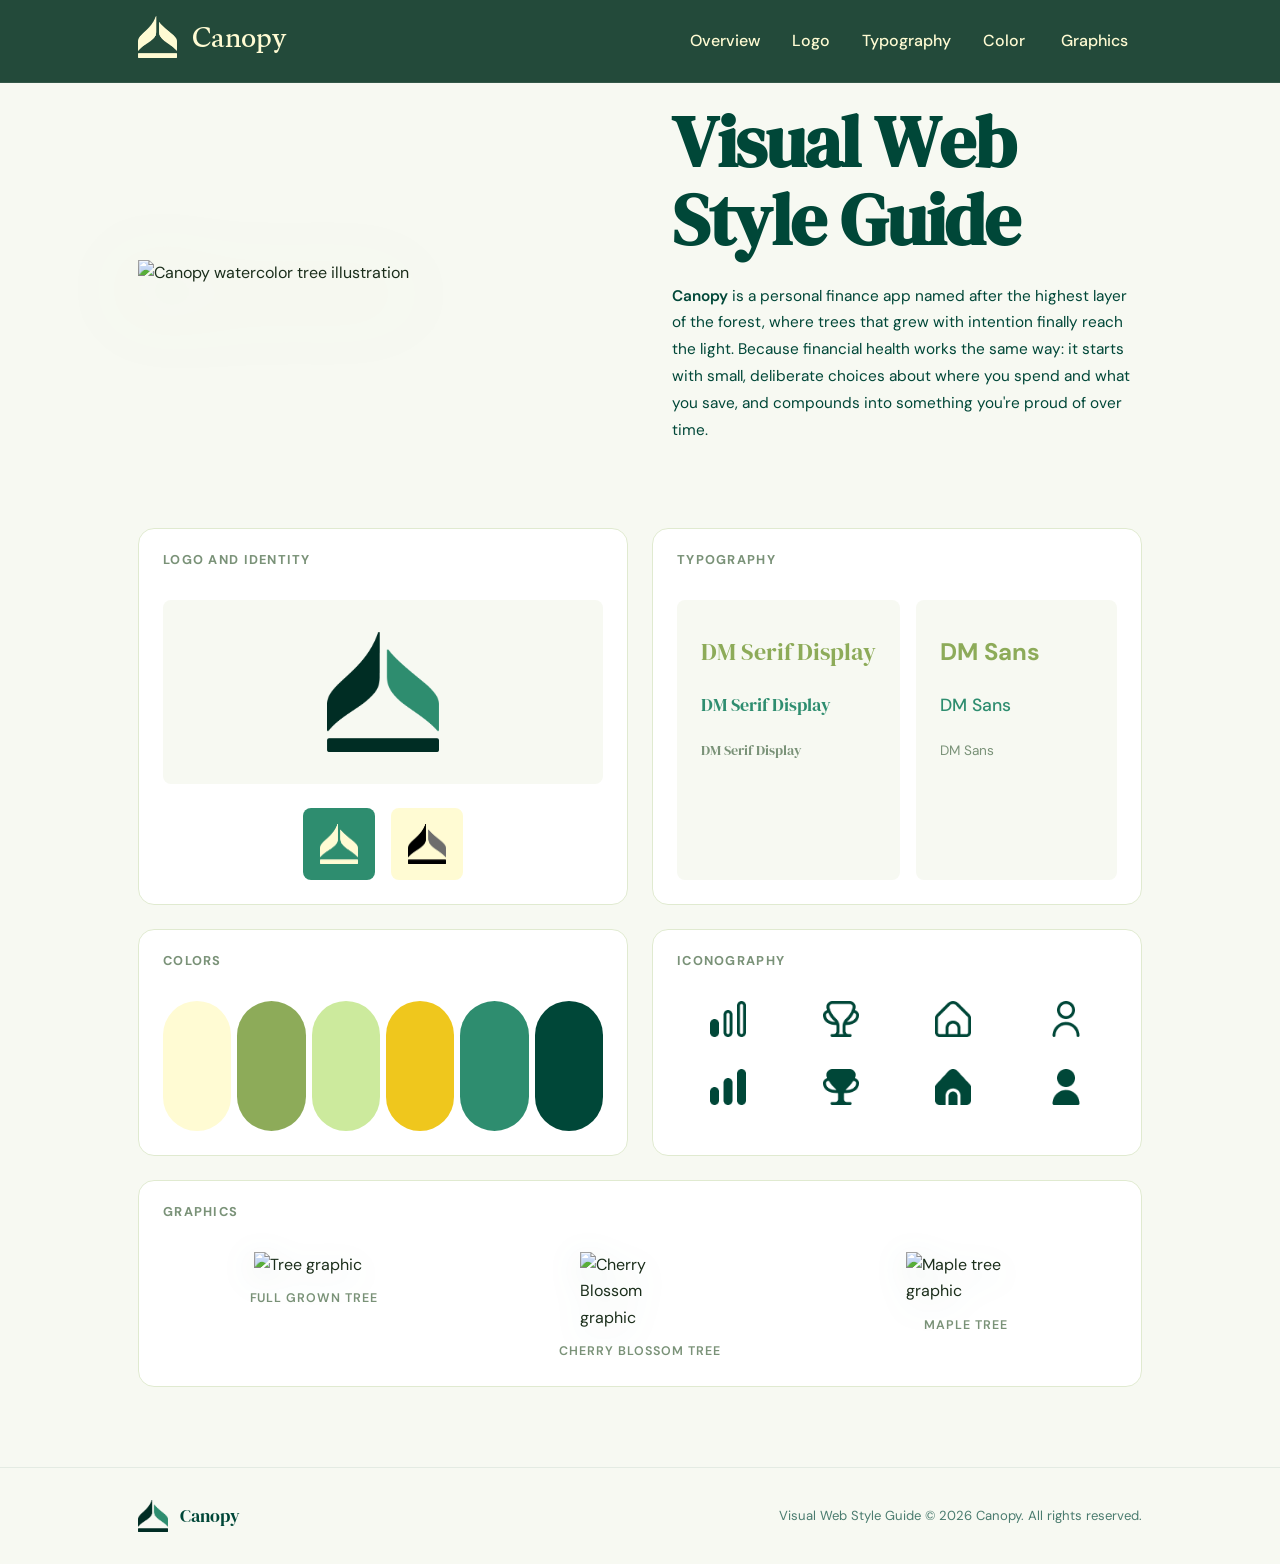
==== index.html @ f470b948 "first commit" ====
<!doctype html>
<html lang="en">
  <head>
    <meta charset="UTF-8" />
    <meta name="viewport" content="width=device-width, initial-scale=1.0" />
    <title>Canopy – Visual Web Style Guide</title>
    <meta
      name="description"
      content="Canopy Visual Web Style Guide – Colors, Typography, Iconography, and Brand Guidelines for the Canopy personal finance app."
    />
    <link rel="preconnect" href="https://fonts.googleapis.com" />
    <link rel="preconnect" href="https://fonts.gstatic.com" crossorigin />
    <link
      href="https://fonts.googleapis.com/css2?family=DM+Serif+Display:ital@0;1&family=DM+Sans:ital,opsz,wght@0,9..40,300;0,9..40,400;0,9..40,500;0,9..40,600;0,9..40,700;1,9..40,400&family=Gulzar&display=swap"
      rel="stylesheet"
    />
    <link rel="stylesheet" href="style.css" />
  </head>
  <body>
    <!-- ─── NAV ─────────────────────────────────────────────────── -->
    <nav id="navbar">
      <div class="nav-inner">
        <a href="#overview" class="nav-logo" id="nav-logo-link">
          <img
            src="Logos/Logo only Cream.png"
            alt="Canopy logo"
            class="nav-logo-img"
          />
          <span>Canopy</span>
        </a>
        <ul class="nav-links">
          <li>
            <a href="#overview" class="nav-link" data-section="overview"
              >Overview</a
            >
          </li>
          <li><a href="logo.html" class="nav-link" data-section="logo">Logo</a></li>
          <li><a href="typography.html" class="nav-link" data-section="typography">Typography</a></li>
          <li><a href="colors.html" class="nav-link" data-section="colors">Color</a></li>
          <li>

          <li><a href="graphics.html" class="nav-link" data-section="graphics">Graphics</a></li>
        </ul>
        <button class="hamburger" id="hamburger" aria-label="Toggle menu">
          <span></span><span></span><span></span>
        </button>
      </div>
    </nav>

    <!-- Mobile Menu -->
    <div class="mobile-menu" id="mobile-menu">
      <a href="#overview" class="mobile-link" data-section="overview"
        >Overview</a
      >
      <a href="logo.html" class="mobile-link" data-section="logo">Logo</a>
      <a href="typography.html" class="mobile-link" data-section="typography"
        >Typography</a
      >

      <a href="#graphics" class="mobile-link" data-section="graphics"
        >Graphics</a
      >
    </div>

    <main>
      <!-- ─── OVERVIEW / HERO ──────────────────────────────────────── -->
      <section id="overview" class="section hero-section">
        <div class="container hero-grid">
          <!-- Tree Illustration -->
          <div class="hero-tree" aria-hidden="true">
            <img
              src="Trees/Tree.png"
              alt="Canopy watercolor tree illustration"
              class="tree-svg"
            />
          </div>

          <!-- Hero text -->
          <div class="hero-text">
            <h1 class="hero-title">Visual Web<br />Style Guide</h1>
            <p class="hero-body">
              <strong>Canopy</strong> is a personal finance app named after the
              highest layer of the forest, where trees that grew with intention
              finally reach the light. Because financial health works the same
              way: it starts with small, deliberate choices about where you
              spend and what you save, and compounds into something you're proud
              of over time.
            </p>
          </div>
        </div>
      </section>

      <!-- ── Overview sub-sections ── -->
      <div class="container overview-grid">
          <!-- Logo Card -->
          <div class="card" id="logo">
            <h2 class="card-title">Logo and Identity</h2>
            <div class="card-body logo-preview">
              <div class="logo-box">
                <img
                  src="Logos/Logo only.png"
                  alt="Canopy logo"
                  class="logo-img"
                />
              </div>
              <div class="logo-variants">
                <div class="logo-variant dark">
                  <img
                    src="Logos/Logo only Cream.png"
                    alt="Canopy logo"
                    class="logo-img"
                  />
                </div>
                <div class="logo-variant light">
                  <img
                    src="Logos/Logo only Greyscale.png"
                    alt="Canopy logo"
                    class="logo-img"
                  />
                </div>
              </div>
            </div>
          </div>

          <!-- Typography Card -->
          <div class="card" id="typography">
            <h2 class="card-title">Typography</h2>
            <div class="card-body type-grid">
              <div class="type-col serif">
                <span class="type-label-lg serif">DM Serif Display</span>
                <span class="type-label-md serif">DM Serif Display</span>
                <span class="type-label-sm serif">DM Serif Display</span>
              </div>
              <div class="type-col sans">
                <span class="type-label-lg sans">DM Sans</span>
                <span class="type-label-md sans">DM Sans</span>
                <span class="type-label-sm sans">DM Sans</span>
              </div>
            </div>
          </div>

          <!-- Colors Card -->
          <div class="card" id="colors">
            <h2 class="card-title">Colors</h2>
            <div class="card-body colors-row">
              <div
                class="color-swatch"
                style="background: #fffbd3"
                data-name="Canopy Cream"
                data-hex="#FFFBD3"
              ></div>
              <div
                class="color-swatch"
                style="background: #8dab59"
                data-name="Forest Green"
                data-hex="#8DAB59"
              ></div>
              <div
                class="color-swatch"
                style="background: #ccea9d"
                data-name="Leaf Light"
                data-hex="#CCEA9D"
              ></div>
              <div
                class="color-swatch"
                style="background: #efc71d"
                data-name="Sun Yellow"
                data-hex="#EFC71D"
              ></div>
              <div
                class="color-swatch"
                style="background: #2e8d6f"
                data-name="Deep Teal"
                data-hex="#2E8D6F"
              ></div>
              <div
                class="color-swatch"
                style="background: #004738"
                data-name="Dark Canopy"
                data-hex="#004738"
              ></div>
            </div>
            <div class="color-tooltip" id="color-tooltip"></div>
          </div>

          <!-- Iconography Card -->
          <div class="card" id="iconography">
            <h2 class="card-title">Iconography</h2>
            <div class="card-body icons-grid">
              <!-- Row 1: outline vs filled -->
              <div class="icon-pair">
                <img
                  src="Icons/fi-rr-signal-alt.png"
                  alt="Icon 1"
                  class="icon outline"
                />
                <img
                  src="Icons/fi-sr-signal-alt-2.png"
                  alt="Icon 1"
                  class="icon filled"
                />
              </div>
              <div class="icon-pair">
                <img
                  src="Icons/fi-rr-trophy.png"
                  alt="Icon 1"
                  class="icon outline"
                />
                <img
                  src="Icons/fi-sr-trophy.png"
                  alt="Icon 1"
                  class="icon filled"
                />
              </div>
              <div class="icon-pair">
                <img
                  src="Icons/fi-rr-home.png"
                  alt="Icon 1"
                  class="icon outline"
                />
                <img
                  src="Icons/fi-sr-home.png"
                  alt="Icon 1"
                  class="icon filled"
                />
              </div>
              <div class="icon-pair">
                <img
                  src="Icons/fi-rr-user.png"
                  alt="Icon 1"
                  class="icon outline"
                />
                <img
                  src="Icons/fi-sr-user.png"
                  alt="Icon 1"
                  class="icon filled"
                />
              </div>
            </div>
          </div>


          <!-- Graphics Card -->
          <div class="card wide-card" id="graphics">
            <h2 class="card-title">Graphics</h2>
            <div class="card-body graphics-row">
              <!-- Full grown tree -->
              <div class="graphic-item" data-label="Full grown tree">
                <img
                  src="Trees/Tree.png"
                  alt="Tree graphic"
                  class="graphic-img"
                />
                <span class="graphic-label">Full grown tree</span>
              </div>

              <!-- Cherry Blossom -->
              <div class="graphic-item" data-label="Cherry Blossom">
                <img
                  src="Trees/Cherry Blossom.png"
                  alt="Cherry Blossom graphic"
                  class="graphic-img"
                />
                <span class="graphic-label">Cherry Blossom Tree</span>
              </div>

              <!-- Maple tree -->
              <div class="graphic-item" data-label="Maple">
                <img
                  src="Trees/Maple Tree.png"
                  alt="Maple tree graphic"
                  class="graphic-img"
                />
                <span class="graphic-label">Maple Tree</span>
              </div>
            </div>
          </div>
        </div>
      </div>
    </main>

    <!-- ─── FOOTER ──────────────────────────────────────────────── -->
    <footer class="site-footer">
      <div class="container footer-inner">
        <div class="footer-logo">
          <img src="Logos/Logo only.png" alt="Canopy Logo" class="footer-logo-img">
          <span>Canopy</span>
        </div>
        <p class="footer-copy">
          Visual Web Style Guide &copy; 2026 Canopy. All rights reserved.
        </p>
      </div>
    </footer>

    <script src="script.js"></script>
  </body>
</html>
---- style.css ----
/* ============================================================
   CANOPY VISUAL STYLE GUIDE — style.css
   ============================================================ */

/* ── Reset + Base ─────────────────────────────────────────── */
*,
*::before,
*::after {
  box-sizing: border-box;
  margin: 0;
  padding: 0;
}

:root {
  /* Brand Palette */
  --lemon-chiffon: #fffbd3;
  --muted-green: #8dab59;
  --tea-green: #ccea9d;
  --bright-ember: #efc71d;
  --jungle-teal: #2e8d6f;
  --pine-teal: #004738;
  /* UI Neutrals */
  --bg: #f7f9f2;
  --surface: #ffffff;
  --border: #e0ead0;
  --text-primary: #1b2e1b;
  --text-secondary: #4a6048;
  --text-muted: #7a9278;
  /* Type */
  --serif: "DM Serif Display", Georgia, serif;
  --sans: "DM Sans", system-ui, sans-serif;
  /* Spacing */
  --radius: 16px;
  --radius-sm: 8px;
  /* Shadows */
  --shadow-sm: 0 2px 8px rgba(45, 106, 79, 0.08);
  --shadow-md: 0 8px 32px rgba(45, 106, 79, 0.12);
  --shadow-lg: 0 20px 60px rgba(45, 106, 79, 0.16);
  /* Transitions */
  --ease: cubic-bezier(0.4, 0, 0.2, 1);
}

html {
  scroll-behavior: smooth;
}

body {
  font-family: var(--sans);
  background: var(--bg);
  color: var(--text-primary);
  line-height: 1.65;
  overflow-x: hidden;
}

/* ── Typography helpers ───────────────────────────────────── */
h1,
h2,
h3 {
  font-family: var(--serif);
  color: var(--deep-canopy);
}
a {
  text-decoration: none;
  color: inherit;
}
ul {
  list-style: none;
}

/* ── Layout ──────────────────────────────────────────────── */
.container {
  max-width: 1100px;
  margin-inline: auto;
  padding-inline: clamp(16px, 4vw, 48px);
}

/* =====================================================
   NAVBAR
   ===================================================== */

#navbar {
  position: sticky;
  top: 0;
  z-index: 100;
  background: rgba(27, 67, 50, 0.96);
  backdrop-filter: blur(12px);
  border-bottom: 1px solid rgba(255, 255, 255, 0.08);
  transition:
    background 0.3s var(--ease),
    box-shadow 0.3s var(--ease);
}
#navbar.scrolled {
  box-shadow: 0 4px 24px rgba(8, 28, 21, 0.4);
}

.nav-inner {
  max-width: 1100px;
  margin-inline: auto;
  padding: 20px clamp(16px, 4vw, 48px);
  display: flex;
  align-items: center;
  gap: 32px;
}

.nav-logo {
  display: flex;
  align-items: center;
  gap: 15px;
  font-family: "Gulzar", serif;
  font-size: 1.8rem;
  line-height: 1;
  color: var(--lemon-chiffon);
  letter-spacing: 0.01em;
  flex-shrink: 0;
  transition: opacity 0.2s;
  transform: translateY(2px);
}
.nav-logo span {
  display: block;
  line-height: 1;
}
.nav-logo:hover {
  opacity: 0.85;
}
.nav-logo-img {
  height: 42px;
  width: auto;
  object-fit: contain;
  display: block;
  flex-shrink: 0;
  transform: translateY(-6px);
}

.nav-links {
  display: flex;
  align-items: center;
  gap: 4px;
  margin-left: auto;
}

.nav-link {
  font-family: var(--sans);
  font-size: 1rem;
  font-weight: 500;
  color: var(--lemon-chiffon);
  padding: 6px 14px;
  border-radius: 40px;
  transition:
    background 0.2s var(--ease),
    color 0.2s var(--ease);
}
.nav-link:hover,
.nav-link.active {
  background: rgba(139, 195, 74, 0.25);
  color: var(--canopy-mist);
  transform: translateY(-1px);
}
.nav-link:active {
  transform: translateY(0) scale(0.96);
}

/* Hamburger */
.hamburger {
  display: none;
  flex-direction: column;
  justify-content: center;
  gap: 5px;
  background: none;
  border: none;
  cursor: pointer;
  padding: 6px;
  margin-left: auto;
}
.hamburger span {
  display: block;
  width: 24px;
  height: 2px;
  background: var(--canopy-mist);
  border-radius: 2px;
  transition:
    transform 0.3s var(--ease),
    opacity 0.3s var(--ease);
}
.hamburger.open span:nth-child(1) {
  transform: translateY(7px) rotate(45deg);
}
.hamburger.open span:nth-child(2) {
  opacity: 0;
}
.hamburger.open span:nth-child(3) {
  transform: translateY(-7px) rotate(-45deg);
}

/* Mobile menu */
.mobile-menu {
  display: none;
  flex-direction: column;
  position: fixed;
  top: 61px;
  left: 0;
  right: 0;
  background: var(--forest-floor);
  z-index: 99;
  padding: 16px 24px 24px;
  border-bottom: 1px solid rgba(255, 255, 255, 0.08);
  transform: translateY(-8px);
  opacity: 0;
  pointer-events: none;
  transition:
    transform 0.3s var(--ease),
    opacity 0.3s var(--ease);
}
.mobile-menu.open {
  transform: translateY(0);
  opacity: 1;
  pointer-events: all;
}
.mobile-link {
  font-size: 1.05rem;
  font-weight: 500;
  color: var(--canopy-mist);
  padding: 12px 0;
  border-bottom: 1px solid rgba(255, 255, 255, 0.07);
}
.mobile-link:last-child {
  border-bottom: none;
}

/* =====================================================
   HERO SECTION
   ===================================================== */
.hero-section {
  padding-top: 20px;
  padding-bottom: 20px;
}

.hero-grid {
  display: grid;
  grid-template-columns: 1fr 1fr;
  align-items: center;
  gap: 64px;
  padding-bottom: 64px;
}

/* Tree */
.hero-tree {
  display: flex;
  justify-content: flex-start;
  align-items: flex-end;
}
.tree-svg {
  width: min(440px, 90%);
  height: auto;
  filter: drop-shadow(0 20px 40px rgba(90, 160, 60, 0.25));
  animation: float 6s ease-in-out infinite;
}
@keyframes float {
  0%,
  100% {
    transform: translateY(0);
  }
  50% {
    transform: translateY(-12px);
  }
}

/* Hero text */
.hero-title {
  font-size: clamp(2.8rem, 6vw, 4.5rem);
  line-height: 1.08;
  color: var(--pine-teal);
  margin-bottom: 24px;
  letter-spacing: -0.02em;
}
.hero-body {
  font-size: clamp(0.95rem, 1.2vw, 1.05rem);
  color: var(--pine-teal);
  max-width: 480px;
  line-height: 1.75;
}
.hero-body strong {
  color: var(--pine-teal);
  font-weight: 600;
}

/* =====================================================
   OVERVIEW GRID (cards)
   ===================================================== */
.overview-grid {
  display: grid;
  grid-template-columns: 1fr 1fr;
  gap: 24px;
}

.card {
  background: var(--surface);
  border: 1px solid var(--border);
  border-radius: var(--radius);
  overflow: hidden;
  transition:
    box-shadow 0.3s var(--ease),
    transform 0.3s var(--ease);
}
.card:hover {
  box-shadow: var(--shadow-md);
  transform: translateY(-4px);
}

.wide-card {
  grid-column: 1 / -1;
}

.card-title {
  font-family: var(--sans);
  font-size: 0.8rem;
  font-weight: 700;
  letter-spacing: 0.1em;
  text-transform: uppercase;
  color: var(--text-muted);
  padding: 20px 24px 0;
}

.card-body {
  padding: 20px 24px 24px;
}

/* ─ Logo card ─ */
.logo-preview {
  display: flex;
  flex-direction: column;
  align-items: center;
  gap: 24px;
}

.logo-box {
  display: flex;
  flex-direction: column;
  align-items: center;
  gap: 10px;
  padding: 32px 48px;
  background: var(--bg);
  border-radius: var(--radius-sm);
  width: 100%;
}
.logo-wordmark {
  font-family: var(--serif);
  font-size: 1.4rem;
  color: var(--deep-canopy);
  letter-spacing: 0.04em;
}
.logo-img {
  width: auto;
  max-height: 120px;
  max-width: 100%;
  object-fit: contain;
}
.logo-variant .logo-img {
  max-height: 40px;
  max-width: 80%;
}

.logo-variants {
  display: flex;
  gap: 16px;
}
.logo-variant {
  display: flex;
  align-items: center;
  justify-content: center;
  width: 72px;
  height: 72px;
  border-radius: var(--radius-sm);
}
.logo-variant.dark {
  background: var(--jungle-teal);
}
.logo-variant.light {
  background: var(--lemon-chiffon);
}

/* ─ Typography card ─ */
#typography {
  display: flex;
  flex-direction: column;
}
#typography .card-body {
  flex: 1;
  display: flex;
  align-items: stretch;
}
.type-grid {
  display: grid;
  grid-template-columns: 1fr 1fr;
  gap: 16px;
  flex: 1;
}

.type-col {
  display: flex;
  flex-direction: column;
  gap: 20px;
  padding: 32px 24px;
  background: var(--bg);
  border-radius: var(--radius-sm);
  flex: 1;
}

.type-label-lg {
  font-size: 1.5rem;
  white-space: nowrap;
}
.type-label-md {
  font-size: 1.1rem;
}
.type-label-sm {
  font-size: 0.85rem;
}

.serif.type-col .type-label-lg,
.serif.type-col .type-label-md,
.serif.type-col .type-label-sm {
  font-family: var(--serif);
}

.sans.type-col .type-label-lg,
.sans.type-col .type-label-md,
.sans.type-col .type-label-sm {
  font-family: var(--sans);
}

/* label accent colors */
.serif.type-col .type-label-lg {
  color: var(--muted-green);
}
.sans.type-col .type-label-lg {
  color: var(--muted-green);
  font-weight: 700;
}
.serif.type-col .type-label-md {
  color: var(--jungle-teal);
}
.sans.type-col .type-label-md {
  color: var(--jungle-teal);
  font-weight: 500;
}
.type-label-sm {
  color: var(--text-muted);
}

/* ─ Colors card ─ */
.colors-row {
  display: flex;
  gap: 6px;
  align-items: flex-end;
}

.color-swatch {
  flex: 1;
  min-width: 40px;
  height: 130px;
  border-radius: 999px 999px 999px 999px;
  cursor: pointer;
  position: relative;
  transition:
    transform 0.25s var(--ease),
    box-shadow 0.25s var(--ease);
  border: none;
}
.color-swatch:hover {
  transform: translateY(-6px);
  box-shadow: var(--shadow-md);
  z-index: 2;
}

.color-tooltip {
  position: fixed;
  background: var(--dark-root);
  color: #fff;
  padding: 8px 14px;
  border-radius: 8px;
  font-size: 0.8rem;
  font-family: var(--sans);
  pointer-events: none;
  opacity: 0;
  transition: opacity 0.15s;
  white-space: nowrap;
  z-index: 999;
  box-shadow: var(--shadow-md);
}
.color-tooltip.visible {
  opacity: 1;
}

/* ─ Iconography card ─ */
.card-title {
  padding-bottom: 10px;
}

.icons-grid {
  display: grid;
  grid-template-columns: repeat(4, 1fr);
  gap: 10px;
}

.icon-pair {
  display: flex;
  flex-direction: column;
  align-items: center;
  gap: 32px;
}

.icon {
  width: 36px;
  height: 36px;
  color: var(--jungle-teal);
  transition:
    transform 0.2s var(--ease),
    color 0.2s var(--ease);
  cursor: pointer;
}
.icon:hover {
  transform: scale(1.2);
  color: var(--forest-lime);
}

/* ─ Imagery card ─ */
.imagery-body {
  padding-top: 10px;
}

.imagery-photo {
  width: 100%;
  height: 260px;
  object-fit: cover;
  object-position: center;
  display: block;
  border-radius: var(--radius) var(--radius) var(--radius) var(--radius);
}

@keyframes spin {
  to {
    transform: translateX(-50%) rotate(360deg);
  }
}

.tree-silhouette {
  position: absolute;
  bottom: 0;
}
.t1 {
  left: 5%;
  width: 120px;
  height: 160px;
  background: var(--dark-root);
  clip-path: polygon(50% 0%, 0% 100%, 100% 100%);
  opacity: 0.7;
}
.t2 {
  left: 40%;
  transform: translateX(-50%);
  width: 180px;
  height: 200px;
  background: var(--forest-floor);
  clip-path: polygon(50% 0%, 5% 100%, 95% 100%);
  opacity: 0.75;
}
.t3 {
  right: 5%;
  width: 140px;
  height: 170px;
  background: var(--dark-root);
  clip-path: polygon(50% 0%, 0% 100%, 100% 100%);
  opacity: 0.65;
}

.leaves-overlay {
  position: absolute;
  inset: 0;
  background:
    radial-gradient(
      ellipse 80px 50px at 15% 10%,
      rgba(50, 120, 30, 0.55) 0%,
      transparent 70%
    ),
    radial-gradient(
      ellipse 100px 60px at 75% 5%,
      rgba(50, 120, 30, 0.5) 0%,
      transparent 70%
    ),
    radial-gradient(
      ellipse 70px 40px at 90% 20%,
      rgba(30, 100, 20, 0.5) 0%,
      transparent 70%
    ),
    radial-gradient(
      ellipse 60px 35px at 5% 25%,
      rgba(40, 110, 25, 0.45) 0%,
      transparent 70%
    ),
    radial-gradient(
      ellipse 90px 55px at 50% 0%,
      rgba(90, 160, 50, 0.4) 0%,
      transparent 70%
    );
}

.imagery-caption {
  position: absolute;
  bottom: 12px;
  left: 50%;
  transform: translateX(-50%);
  background: rgba(8, 28, 21, 0.65);
  color: rgba(232, 245, 176, 0.9);
  font-size: 0.72rem;
  font-family: var(--sans);
  padding: 5px 14px;
  border-radius: 20px;
  backdrop-filter: blur(6px);
  white-space: nowrap;
}

/* ─ Graphics card ─ */
.graphics-row {
  display: grid;
  grid-template-columns: repeat(3, 1fr);
  gap: 24px;
}

.graphic-item {
  display: flex;
  flex-direction: column;
  align-items: center;
  gap: 10px;
  cursor: pointer;
}
.graphic-item svg,
.graphic-item .graphic-img {
  width: clamp(80px, 10vw, 120px);
  height: auto;
  object-fit: contain;
  transition:
    transform 0.35s var(--ease),
    filter 0.35s var(--ease);
  filter: drop-shadow(0 8px 16px rgba(45, 106, 79, 0.15));
}
.graphic-item:hover svg,
.graphic-item:hover .graphic-img {
  transform: translateY(-8px) scale(1.06);
  filter: drop-shadow(0 16px 28px rgba(45, 106, 79, 0.25));
}

.graphic-label {
  font-size: 0.78rem;
  font-weight: 600;
  letter-spacing: 0.08em;
  text-transform: uppercase;
  color: var(--text-muted);
  transition: color 0.2s;
}
.graphic-item:hover .graphic-label {
  color: var(--deep-canopy);
}

/* =====================================================
   FOOTER
   ===================================================== */
.site-footer {
  margin-top: 80px;
  padding: 32px 0;
  border-top: 1px solid rgba(0, 71, 56, 0.08);
}

.footer-inner {
  display: flex;
  align-items: center;
  justify-content: space-between;
  flex-wrap: wrap;
  gap: 16px;
}

.footer-logo {
  display: flex;
  align-items: center;
  gap: 12px;
  font-family: var(--serif);
  font-size: 1.15rem;
  color: var(--pine-teal);
}

.footer-logo-img {
  height: 32px;
  width: auto;
  object-fit: contain;
  display: block;
}

.footer-copy {
  font-size: 0.82rem;
  color: var(--pine-teal);
  opacity: 0.7;
}

/* =====================================================
   SCROLL REVEAL
   ===================================================== */
.reveal {
  opacity: 0;
  transform: translateY(28px);
  transition:
    opacity 0.7s var(--ease),
    transform 0.7s var(--ease);
}
.reveal.visible {
  opacity: 1;
  transform: translateY(0);
}

/* =====================================================
   RESPONSIVE
   ===================================================== */
@media (max-width: 820px) {
  .hero-grid {
    grid-template-columns: 1fr;
    text-align: center;
  }
  .hero-tree {
    order: -1;
  }
  .hero-body {
    margin-inline: auto;
  }
  .overview-grid {
    grid-template-columns: 1fr;
  }
  .wide-card {
    grid-column: 1;
  }
  .nav-links {
    display: none;
  }
  .hamburger {
    display: flex;
  }
  .mobile-menu {
    display: flex;
  }
  .type-grid {
    grid-template-columns: 1fr;
  }
  .icons-grid {
    grid-template-columns: repeat(2, 1fr);
  }
}

@media (max-width: 480px) {
  .colors-row {
    gap: 6px;
  }
  .color-swatch {
    height: 70px;
    border-radius: 8px;
  }
  .graphics-row {
    flex-direction: column;
    align-items: center;
  }
}
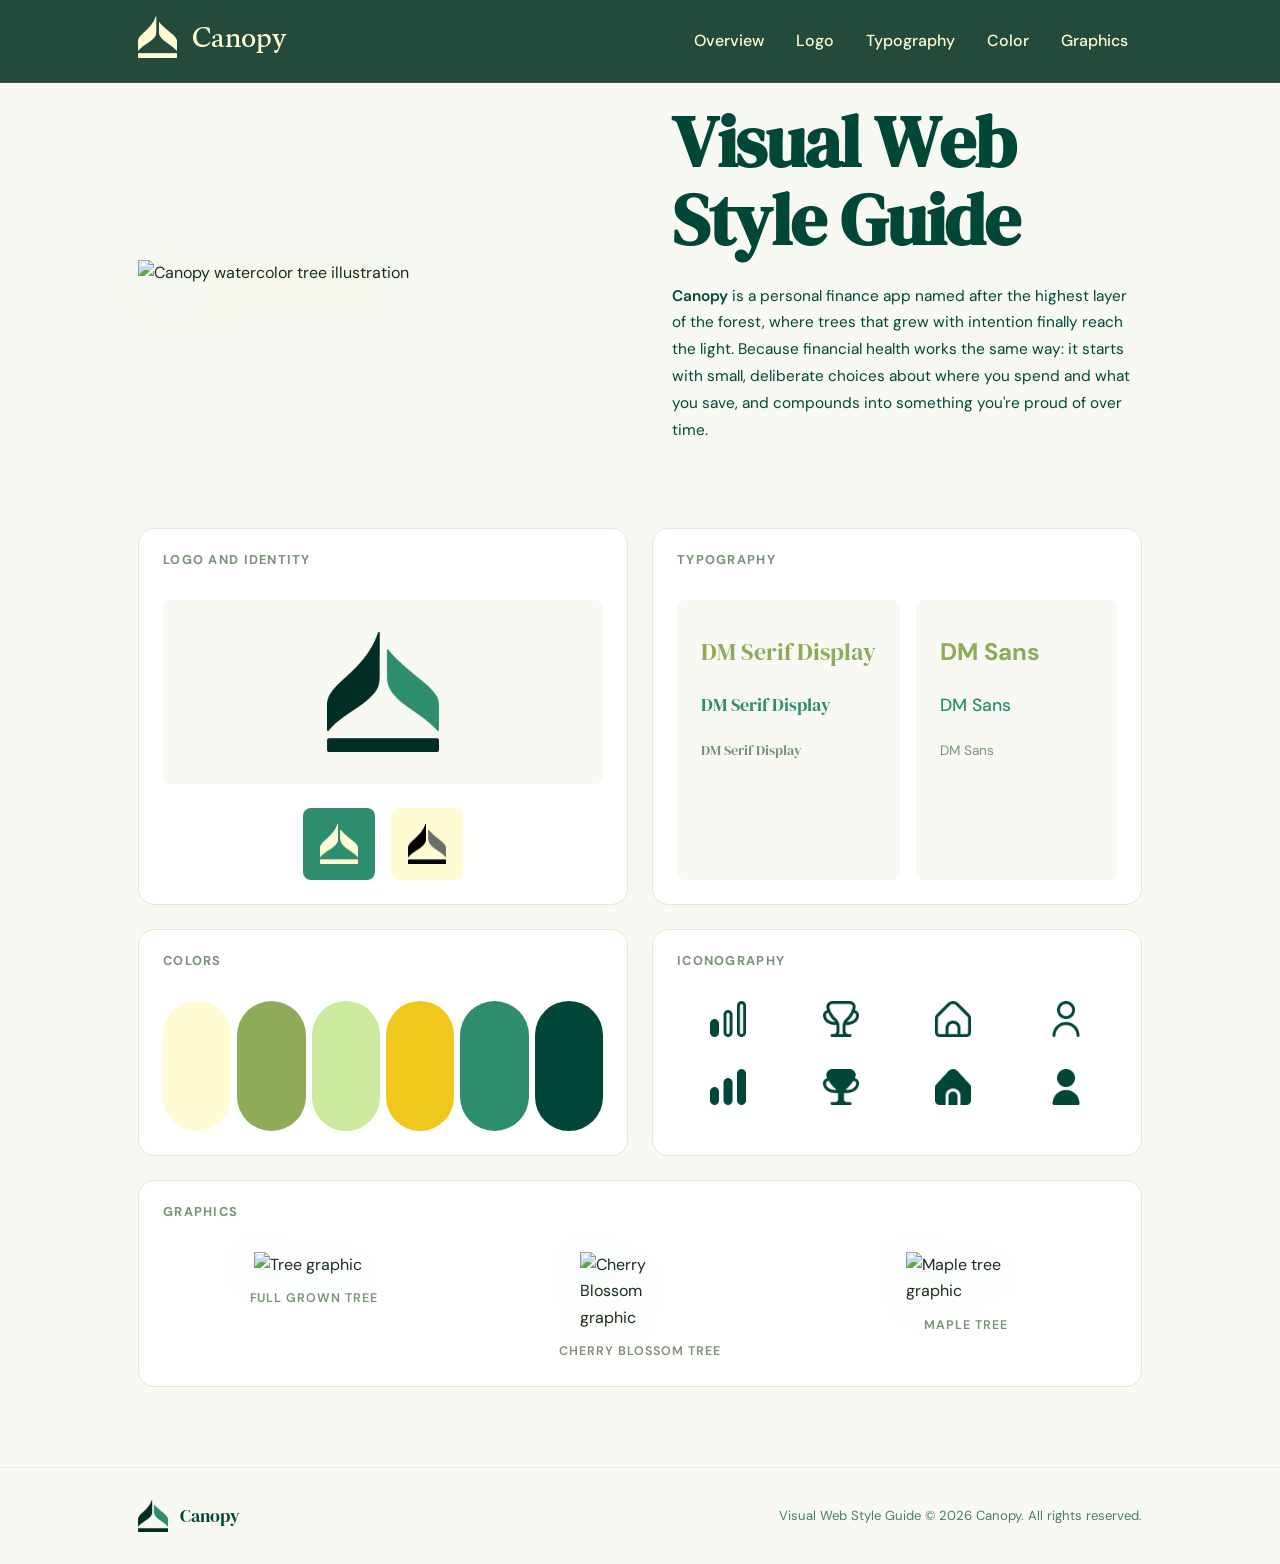
==== commit e2eb3d09: "connect each card section to each pages" ====
--- a/index.html
+++ b/index.html
@@ -37,8 +37,6 @@
           <li><a href="logo.html" class="nav-link" data-section="logo">Logo</a></li>
           <li><a href="typography.html" class="nav-link" data-section="typography">Typography</a></li>
           <li><a href="colors.html" class="nav-link" data-section="colors">Color</a></li>
-          <li>
-
           <li><a href="graphics.html" class="nav-link" data-section="graphics">Graphics</a></li>
         </ul>
         <button class="hamburger" id="hamburger" aria-label="Toggle menu">
@@ -93,7 +91,7 @@
       <!-- ── Overview sub-sections ── -->
       <div class="container overview-grid">
           <!-- Logo Card -->
-          <div class="card" id="logo">
+          <a href="logo.html" class="card" id="logo">
             <h2 class="card-title">Logo and Identity</h2>
             <div class="card-body logo-preview">
               <div class="logo-box">
@@ -120,10 +118,10 @@
                 </div>
               </div>
             </div>
-          </div>
+          </a>
 
           <!-- Typography Card -->
-          <div class="card" id="typography">
+          <a href="typography.html" class="card" id="typography">
             <h2 class="card-title">Typography</h2>
             <div class="card-body type-grid">
               <div class="type-col serif">
@@ -137,10 +135,10 @@
                 <span class="type-label-sm sans">DM Sans</span>
               </div>
             </div>
-          </div>
+          </a>
 
           <!-- Colors Card -->
-          <div class="card" id="colors">
+          <a href="colors.html" class="card" id="colors">
             <h2 class="card-title">Colors</h2>
             <div class="card-body colors-row">
               <div
@@ -181,10 +179,10 @@
               ></div>
             </div>
             <div class="color-tooltip" id="color-tooltip"></div>
-          </div>
+          </a>
 
           <!-- Iconography Card -->
-          <div class="card" id="iconography">
+          <a href="graphics.html#quests" class="card" id="iconography">
             <h2 class="card-title">Iconography</h2>
             <div class="card-body icons-grid">
               <!-- Row 1: outline vs filled -->
@@ -237,11 +235,11 @@
                 />
               </div>
             </div>
-          </div>
+          </a>
 
 
           <!-- Graphics Card -->
-          <div class="card wide-card" id="graphics">
+          <a href="graphics.html" class="card wide-card" id="graphics">
             <h2 class="card-title">Graphics</h2>
             <div class="card-body graphics-row">
               <!-- Full grown tree -->
@@ -274,7 +272,7 @@
                 <span class="graphic-label">Maple Tree</span>
               </div>
             </div>
-          </div>
+          </a>
         </div>
       </div>
     </main>
--- a/style.css
+++ b/style.css
@@ -297,6 +297,10 @@
   border: 1px solid var(--border);
   border-radius: var(--radius);
   overflow: hidden;
+  text-decoration: none;
+  color: inherit;
+  cursor: pointer;
+  display: block;
   transition:
     box-shadow 0.3s var(--ease),
     transform 0.3s var(--ease);
